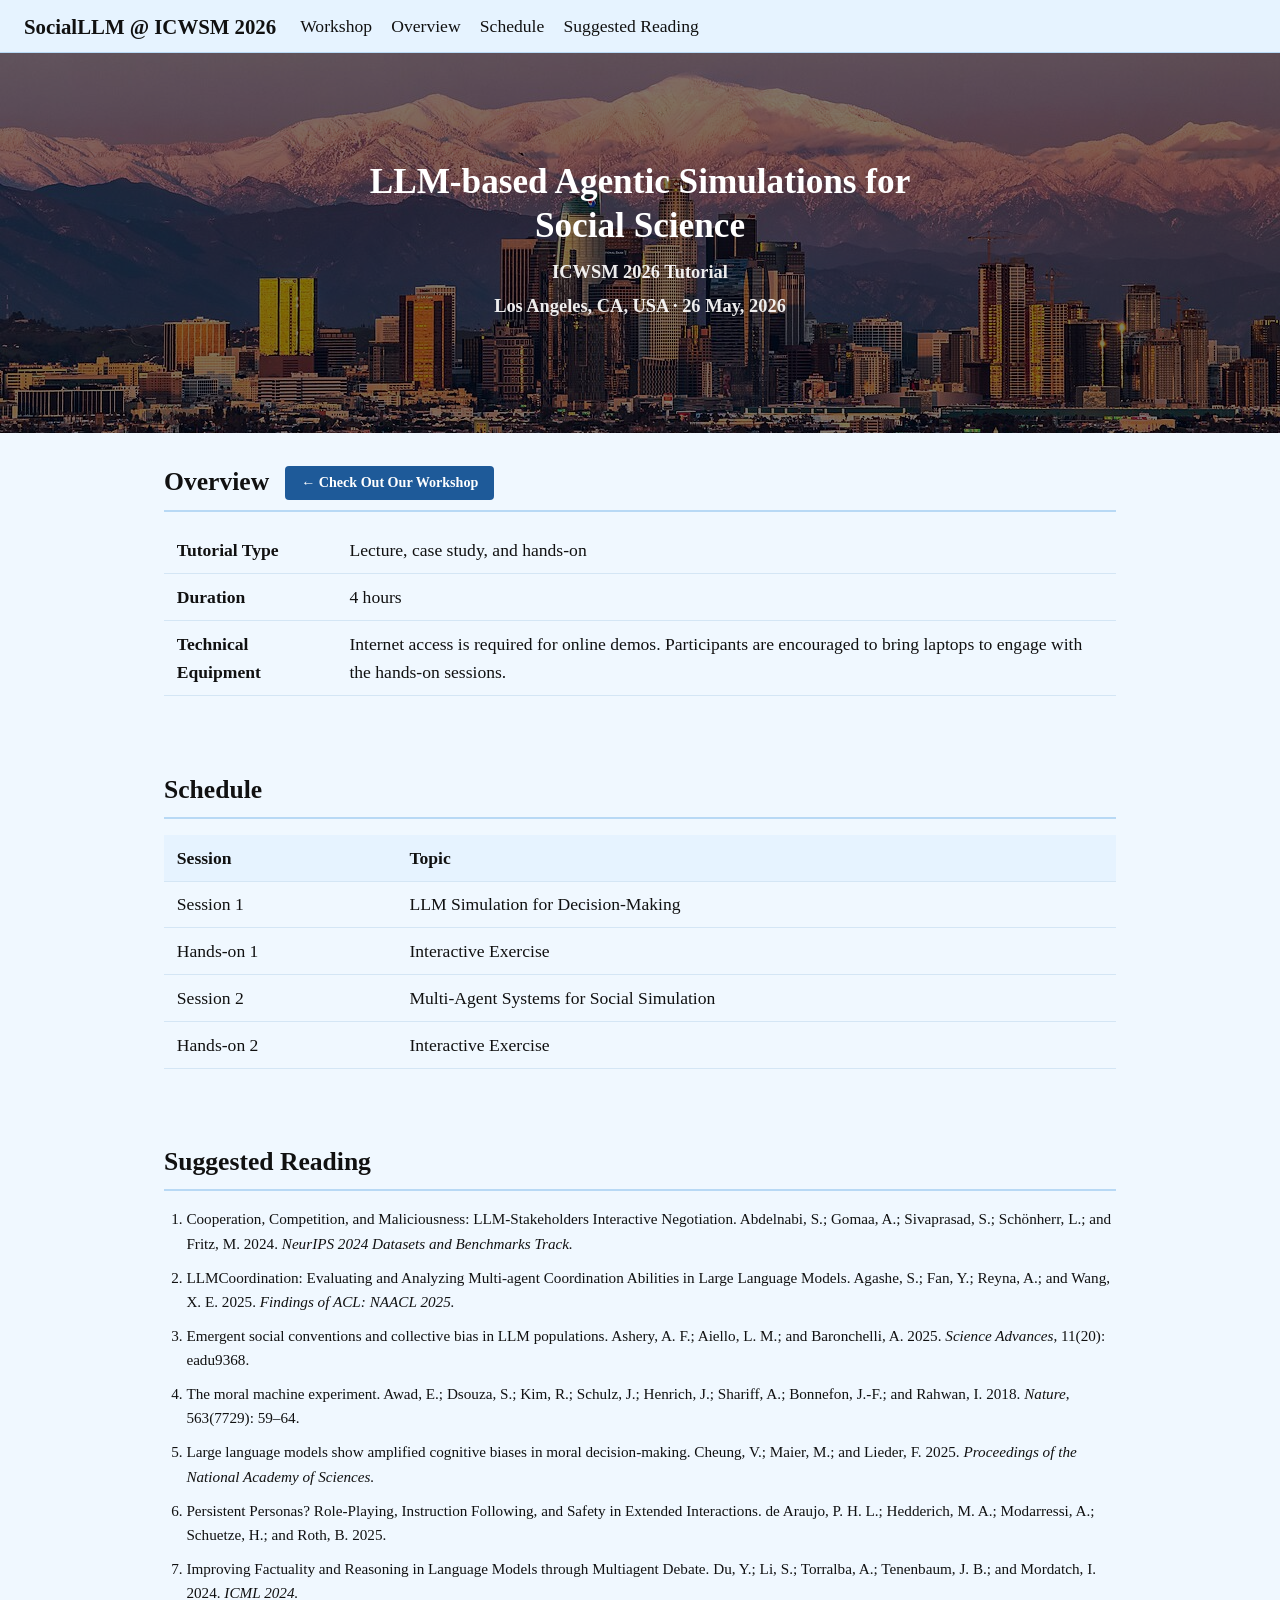
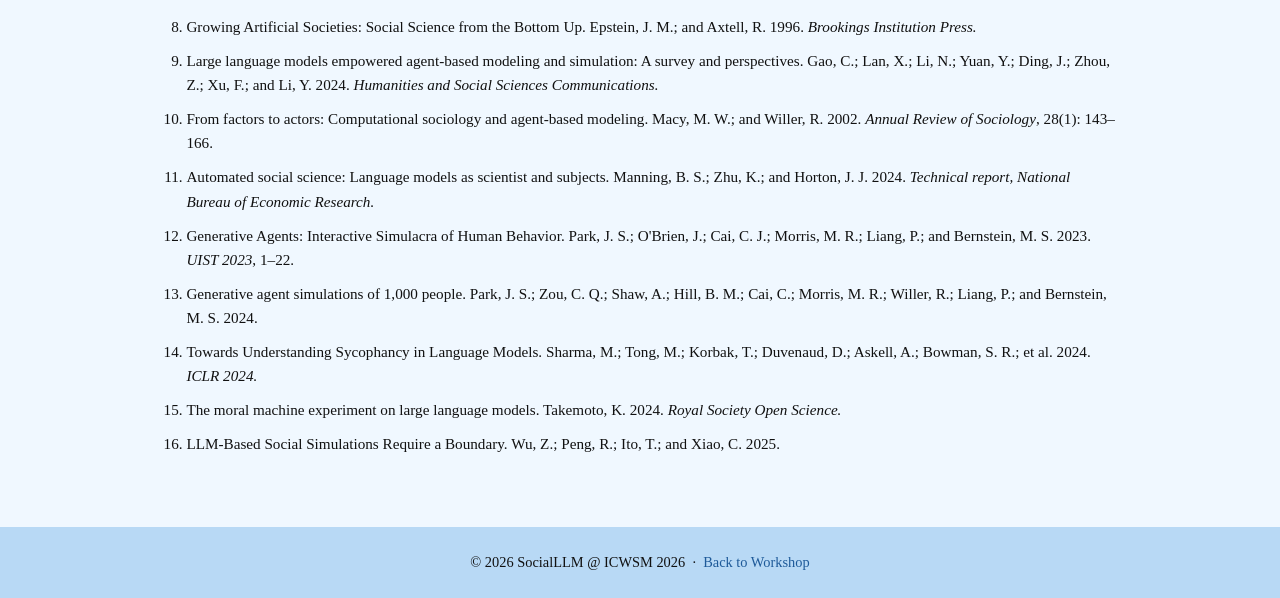
==== tutorial.html @ d6a22ea4 "Added tutorial page" ====
<!DOCTYPE html>
<html lang="en">
  <head>
    <meta charset="UTF-8" />
    <meta name="viewport" content="width=device-width, initial-scale=1" />
    <meta name="description" content="LLM-based Agentic Simulations for Social Science — ICWSM 2026 Tutorial" />
    <title>Tutorial: LLM-based Agentic Simulations for Social Science @ ICWSM 2026</title>
    <link rel="stylesheet" href="./style.css" />
  </head>

  <body>
    <!-- Navbar -->
    <nav class="navbar">
      <a class="navbar-brand" href="index.html">SocialLLM @ ICWSM 2026</a>
      <div class="navbar-links">
        <a href="index.html#overview">Workshop</a>
        <a href="#overview">Overview</a>
        <a href="#schedule">Schedule</a>
        <a href="#reading">Suggested Reading</a>
      </div>
    </nav>

    <!-- Hero -->
    <header class="hero">
      <div class="hero-overlay"></div>
      <div class="hero-content">
        <h1>LLM-based Agentic Simulations for<br> Social Science</h1>
        <p class="hero-sub"><strong>ICWSM 2026 Tutorial</strong></p>
        <p class="hero-sub"><strong>Los Angeles, CA, USA &middot; 26 May, 2026</strong></p>
      </div>
    </header>

    <div class="container">

      <!-- Overview -->
      <section id="overview">
        <div class="section-title-row">
          <h2>Overview</h2>
          <a href="index.html" class="btn-tutorial">&larr; Check Out Our Workshop</a>
        </div>
        <table>
          <tbody>
            <tr>
              <td><strong>Tutorial Type</strong></td>
              <td>Lecture, case study, and hands-on</td>
            </tr>
            <tr>
              <td><strong>Duration</strong></td>
              <td>4 hours</td>
            </tr>
            <tr>
              <td><strong>Technical Equipment</strong></td>
              <td>Internet access is required for online demos. Participants are encouraged to bring laptops to engage with the hands-on sessions.</td>
            </tr>
          </tbody>
        </table>
      </section>

      <!-- Schedule -->
      <section id="schedule">
        <h2>Schedule</h2>
        <table>
          <thead>
            <tr>
              <th>Session</th>
              <th>Topic</th>
            </tr>
          </thead>
          <tbody>
            <tr>
              <td>Session 1</td>
              <td>LLM Simulation for Decision-Making</td>
            </tr>
            <tr>
              <td>Hands-on 1</td>
              <td>Interactive Exercise</td>
            </tr>
            <tr>
              <td>Session 2</td>
              <td>Multi-Agent Systems for Social Simulation</td>
            </tr>
            <tr>
              <td>Hands-on 2</td>
              <td>Interactive Exercise</td>
            </tr>
          </tbody>
        </table>
      </section>

      <!-- Suggested Reading -->
      <section id="reading">
        <h2>Suggested Reading</h2>
        <ol class="reading-refs">
          <li>
            Cooperation, Competition, and Maliciousness: LLM-Stakeholders Interactive Negotiation.
            Abdelnabi, S.; Gomaa, A.; Sivaprasad, S.; Schönherr, L.; and Fritz, M. 2024.
            <em>NeurIPS 2024 Datasets and Benchmarks Track.</em>
          </li>
          <li>
            LLMCoordination: Evaluating and Analyzing Multi-agent Coordination Abilities in Large Language Models.
            Agashe, S.; Fan, Y.; Reyna, A.; and Wang, X. E. 2025.
            <em>Findings of ACL: NAACL 2025.</em>
          </li>
          <li>
            Emergent social conventions and collective bias in LLM populations.
            Ashery, A. F.; Aiello, L. M.; and Baronchelli, A. 2025.
            <em>Science Advances</em>, 11(20): eadu9368.
          </li>
          <li>
            The moral machine experiment.
            Awad, E.; Dsouza, S.; Kim, R.; Schulz, J.; Henrich, J.; Shariff, A.; Bonnefon, J.-F.; and Rahwan, I. 2018.
            <em>Nature</em>, 563(7729): 59–64.
          </li>
          <li>
            Large language models show amplified cognitive biases in moral decision-making.
            Cheung, V.; Maier, M.; and Lieder, F. 2025.
            <em>Proceedings of the National Academy of Sciences.</em>
          </li>
          <li>
            Persistent Personas? Role-Playing, Instruction Following, and Safety in Extended Interactions.
            de Araujo, P. H. L.; Hedderich, M. A.; Modarressi, A.; Schuetze, H.; and Roth, B. 2025.
          </li>
          <li>
            Improving Factuality and Reasoning in Language Models through Multiagent Debate.
            Du, Y.; Li, S.; Torralba, A.; Tenenbaum, J. B.; and Mordatch, I. 2024.
            <em>ICML 2024.</em>
          </li>
          <li>
            Growing Artificial Societies: Social Science from the Bottom Up.
            Epstein, J. M.; and Axtell, R. 1996.
            <em>Brookings Institution Press.</em>
          </li>
          <li>
            Large language models empowered agent-based modeling and simulation: A survey and perspectives.
            Gao, C.; Lan, X.; Li, N.; Yuan, Y.; Ding, J.; Zhou, Z.; Xu, F.; and Li, Y. 2024.
            <em>Humanities and Social Sciences Communications.</em>
          </li>
          <li>
            From factors to actors: Computational sociology and agent-based modeling.
            Macy, M. W.; and Willer, R. 2002.
            <em>Annual Review of Sociology</em>, 28(1): 143–166.
          </li>
          <li>
            Automated social science: Language models as scientist and subjects.
            Manning, B. S.; Zhu, K.; and Horton, J. J. 2024.
            <em>Technical report, National Bureau of Economic Research.</em>
          </li>
          <li>
            Generative Agents: Interactive Simulacra of Human Behavior.
            Park, J. S.; O'Brien, J.; Cai, C. J.; Morris, M. R.; Liang, P.; and Bernstein, M. S. 2023.
            <em>UIST 2023</em>, 1–22.
          </li>
          <li>
            Generative agent simulations of 1,000 people.
            Park, J. S.; Zou, C. Q.; Shaw, A.; Hill, B. M.; Cai, C.; Morris, M. R.; Willer, R.; Liang, P.; and Bernstein, M. S. 2024.
          </li>
          <li>
            Towards Understanding Sycophancy in Language Models.
            Sharma, M.; Tong, M.; Korbak, T.; Duvenaud, D.; Askell, A.; Bowman, S. R.; et al. 2024.
            <em>ICLR 2024.</em>
          </li>
          <li>
            The moral machine experiment on large language models.
            Takemoto, K. 2024.
            <em>Royal Society Open Science.</em>
          </li>
          <li>
            LLM-Based Social Simulations Require a Boundary.
            Wu, Z.; Peng, R.; Ito, T.; and Xiao, C. 2025.
          </li>
        </ol>
      </section>

    </div>

    <!-- Footer -->
    <footer class="footer">
      <p>&copy; 2026 SocialLLM @ ICWSM 2026 &nbsp;&middot;&nbsp; <a href="index.html" style="color:#1e5a99;">Back to Workshop</a></p>
    </footer>
  </body>
</html>
---- style.css ----
/* === SocialLLM Workshop — PersonaLLM-inspired style === */

* { margin: 0; padding: 0; box-sizing: border-box; }

html { scroll-behavior: smooth; }

body {
  font-family: "Palatino Linotype", "Book Antiqua", Palatino, serif;
  font-size: 1.1rem;
  color: #111;
  background: #F0F8FF;
  line-height: 1.6;
}

a { color: #1e5a99; text-decoration: none; transition: color 0.2s; }
a:hover { color: #0d3d6b; }

strong { font-weight: 600; }

/* ---- Navbar ---- */
.navbar {
  background: #E6F3FF;
  border-bottom: 1px solid #B8D9F5;
  padding: 0.6rem 1.5rem;
  position: sticky;
  top: 0;
  z-index: 100;
  display: flex;
  align-items: center;
  gap: 1.5rem;
  flex-wrap: wrap;
}

.navbar-brand {
  font-weight: 700;
  font-size: 1.3rem;
  color: #111;
  text-decoration: none;
  white-space: nowrap;
}
.navbar-brand:hover { color: #1e5a99; }

.navbar-links {
  display: flex;
  gap: 1.2rem;
  flex-wrap: wrap;
}

.navbar-links a {
  color: #111;
  font-size: 1.1rem;
  text-decoration: none;
}
.navbar-links a:hover { color: #444; }

/* ---- Hero ---- */
.hero {
  position: relative;
  overflow: hidden;
  background: #1a2a3a url('./data/images/Los_Angeles_with_Mount_Baldy.jpg') center 50% / cover no-repeat;
  min-height: 380px;
  display: flex;
  align-items: center;
  justify-content: center;
}

.hero-overlay {
  position: absolute;
  top: 0; left: 0;
  width: 100%; height: 100%;
  background: rgba(0, 0, 0, 0.50);
  z-index: 0;
}

.hero-content {
  position: relative;
  z-index: 1;
  text-align: center;
  color: #fff;
  padding: 3rem 1.5rem;
  max-width: 850px;
}

.hero-content h1 {
  font-size: 2.2rem;
  font-weight: 700;
  line-height: 1.25;
  margin-bottom: 0.6rem;
}

.hero-content .hero-sub {
  font-size: 1.15rem;
  opacity: 0.92;
  margin-bottom: 0.3rem;
}

/* ---- Main container ---- */
.container {
  max-width: 1000px;
  margin: 0 auto;
  padding: 0 1.5rem;
}

/* ---- Sections ---- */
section {
  padding: 1.8rem 0;
}

section h2 {
  font-size: 1.6rem;
  font-weight: 700;
  margin-bottom: 1rem;
  border-bottom: 2px solid #B8D9F5;
  padding-bottom: 0.4rem;
}

section h4 {
  font-size: 1.1rem;
  font-weight: 600;
  margin-top: 1.2rem;
  margin-bottom: 0.4rem;
}

section p {
  margin-bottom: 0.8rem;
}

section ul {
  margin: 0.4rem 0 0.8rem 1.4rem;
}

section li {
  margin-bottom: 0.3rem;
}

/* ---- Table ---- */
table {
  width: 100%;
  border-collapse: collapse;
  margin: 1rem 0;
}

th, td {
  text-align: left;
  padding: 0.55rem 0.8rem;
  border-bottom: 1px solid #d4e6f5;
}

th {
  background: #E6F3FF;
  font-weight: 600;
}

tr:hover { background: #f5faff; }

/* ---- People cards (flex row) ---- */
.people-row {
  display: flex;
  flex-wrap: wrap;
  gap: 1.5rem;
  margin-top: 0.8rem;
}

.person-card {
  width: 200px;
  text-align: center;
}

.person-card img {
  width: 140px;
  height: 140px;
  border-radius: 50%;
  object-fit: cover;
  transition: filter 0.25s;
}

.person-card img:hover {
  filter: brightness(1.15);
}

.person-card .name {
  font-weight: 600;
  margin-top: 0.5rem;
  font-size: 0.98rem;
  white-space: nowrap;
}

.person-card .affil {
  font-size: 0.85rem;
  color: #555;
}

/* ---- Tutorial reference list ---- */
.reading-refs {
  margin: 0.4rem 0 0 1.4rem;
}

.reading-refs li {
  margin-bottom: 0.6rem;
  font-size: 0.95rem;
}

/* ---- Section title row (title + button inline) ---- */
.section-title-row {
  display: flex;
  align-items: center;
  gap: 1rem;
  border-bottom: 2px solid #B8D9F5;
  padding-bottom: 0.4rem;
  margin-bottom: 1rem;
  flex-wrap: wrap;
}

.section-title-row h2 {
  border-bottom: none;
  padding-bottom: 0;
  margin-bottom: 0;
}

.btn-tutorial {
  display: inline-block;
  background: #1e5a99;
  color: #fff;
  padding: 0.35rem 1rem;
  border-radius: 4px;
  font-size: 0.88rem;
  font-weight: 600;
  text-decoration: none;
  transition: background 0.2s;
  white-space: nowrap;
}

.btn-tutorial:hover {
  background: #0d3d6b;
  color: #fff;
}

/* ---- Keynote speaker entries ---- */
.speaker-entry {
  display: flex;
  gap: 2rem;
  margin-bottom: 2.5rem;
  padding-bottom: 2rem;
  border-bottom: 1px solid #d4e6f5;
}

.speaker-entry:last-child {
  border-bottom: none;
  margin-bottom: 0;
}

.speaker-left {
  flex: 0 0 270px;
  text-align: left;
}

.speaker-left img {
  width: 160px;
  height: 160px;
  border-radius: 50%;
  object-fit: cover;
  display: block;
  transition: filter 0.25s;
}

.speaker-left img:hover { filter: brightness(1.15); }

.speaker-left .name {
  font-weight: 600;
  margin-top: 0.5rem;
  font-size: 1rem;
}

.speaker-left .affil {
  font-size: 0.9rem;
  color: #555;
  margin-bottom: 0.7rem;
}

.speaker-left .bio {
  font-size: 0.9rem;
  color: #333;
  line-height: 1.5;
}

.speaker-right {
  flex: 1;
}

.speaker-right .talk-title {
  font-size: 1.1rem;
  font-weight: 700;
  margin-bottom: 0.6rem;
  color: #1e5a99;
}

.speaker-right .talk-abstract {
  font-size: 1rem;
  margin-bottom: 1rem;
}

.speaker-right .reading-header {
  font-size: 1rem;
  font-weight: 600;
  margin-bottom: 0.3rem;
}

.speaker-right .reading-list {
  font-size: 0.9rem;
  margin: 0 0 0 1.2rem;
}

.speaker-right .reading-list li {
  margin-bottom: 0.25rem;
}

.talk-stay-tuned {
  color: #555;
  font-size: 1rem;
}

@media screen and (max-width: 700px) {
  .speaker-entry { flex-direction: column; }
  .speaker-left { flex: none; }
}

/* ---- Footer ---- */
.footer {
  background: #B8D9F5;
  color: #111;
  text-align: center;
  padding: 1.5rem;
  margin-top: 2rem;
  font-size: 0.9rem;
}

/* ---- Mobile ---- */
@media screen and (max-width: 700px) {
  .navbar { justify-content: center; text-align: center; }
  .hero-content h1 { font-size: 1.6rem; }
  .hero { min-height: 280px; }
  .people-row { justify-content: center; }
  .person-card { width: 160px; }
  .person-card img { width: 110px; height: 110px; }
}
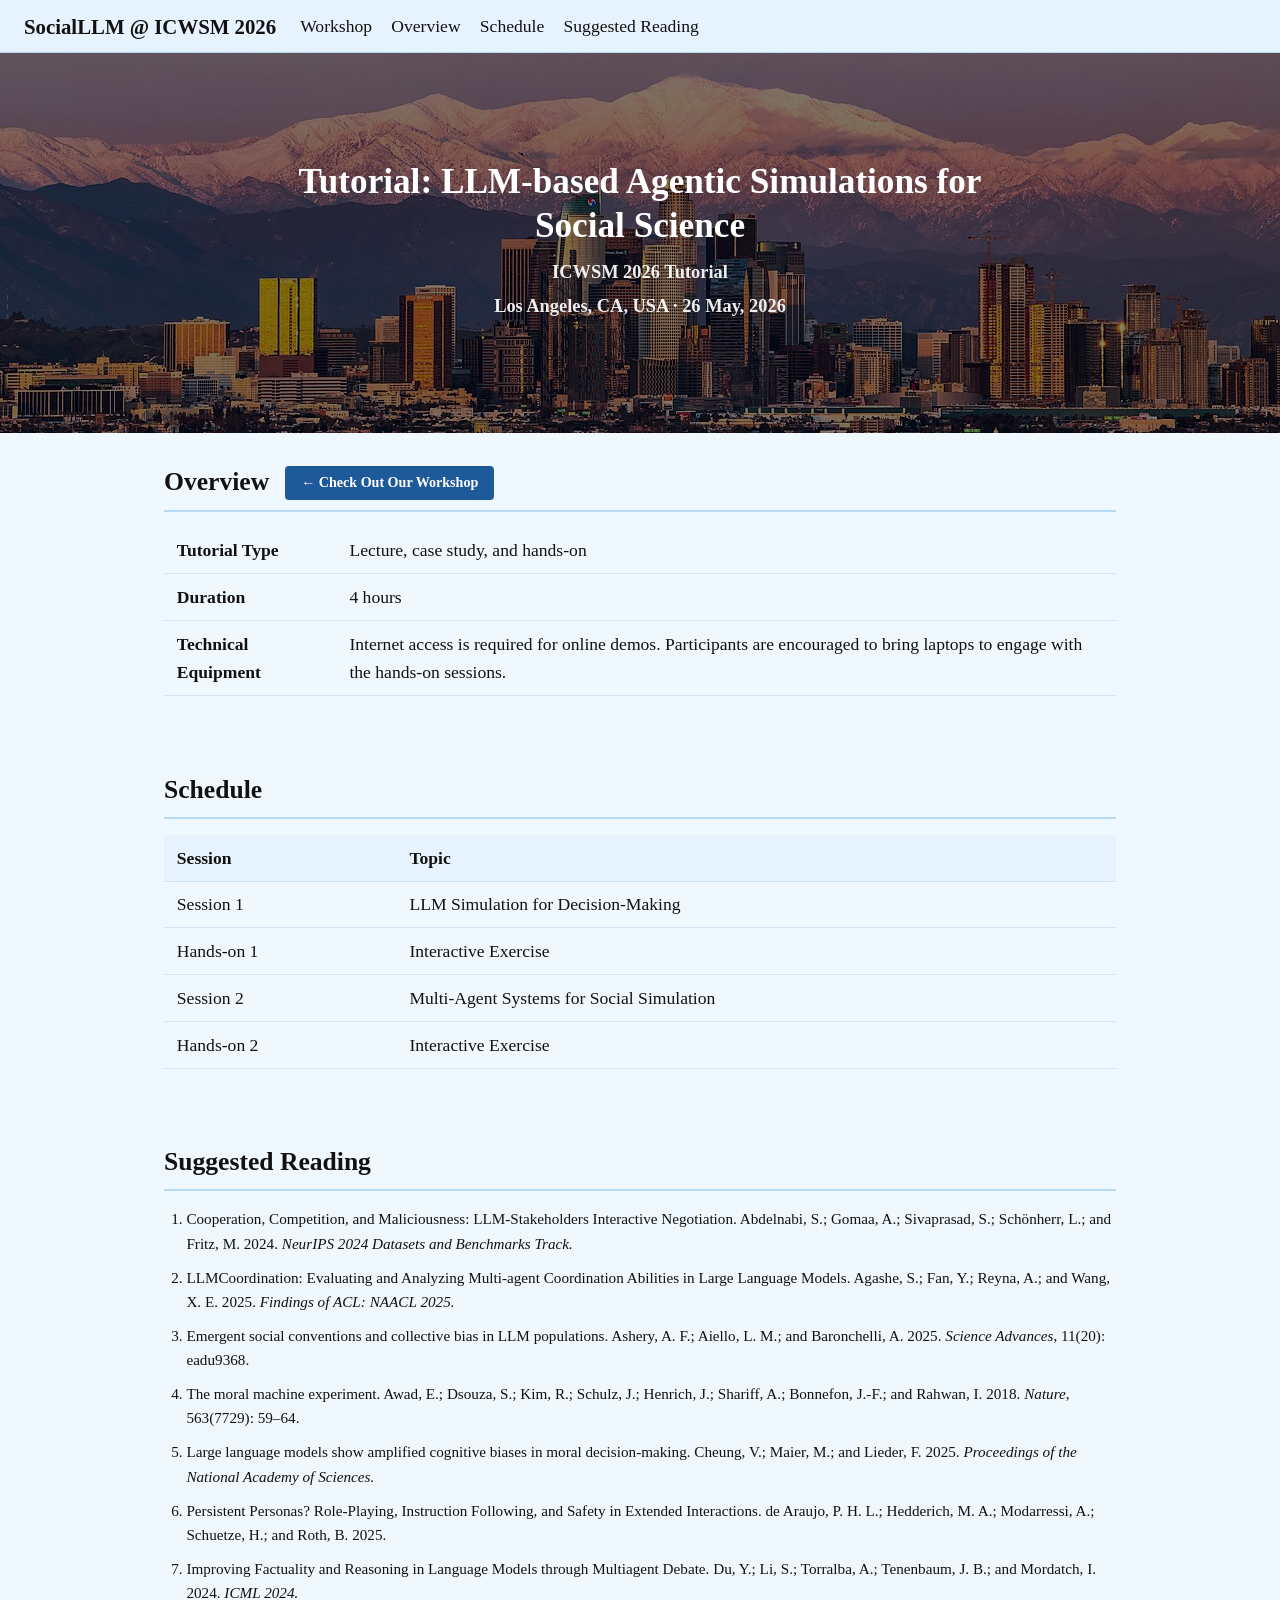
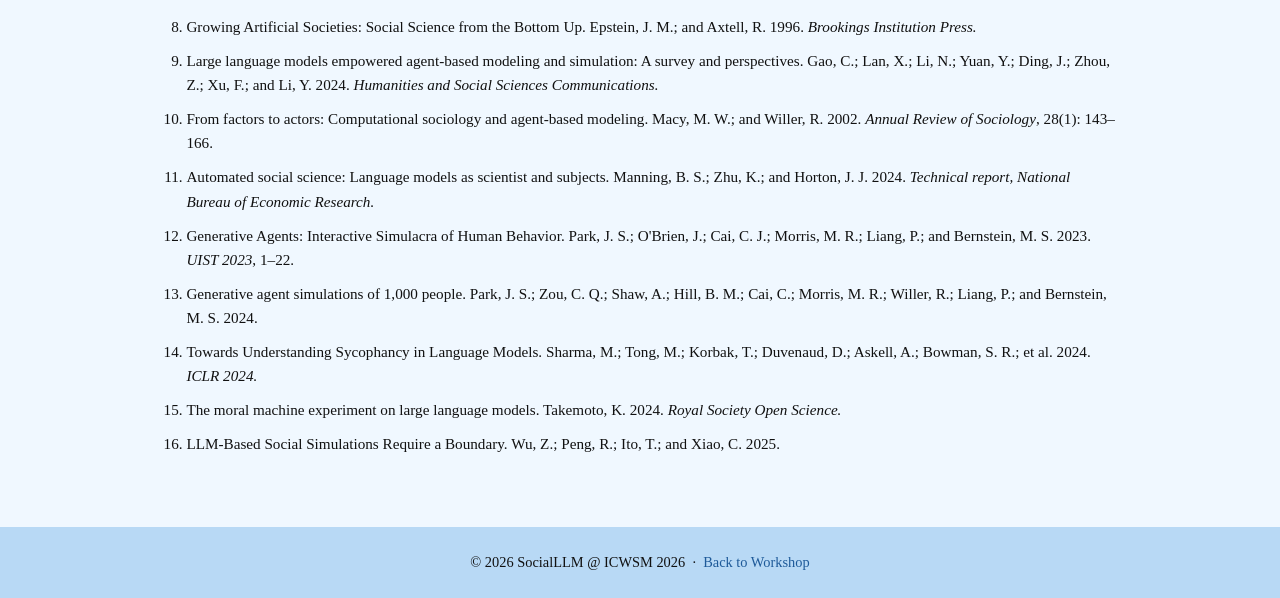
==== commit 52ec4092: "Updated title" ====
--- a/tutorial.html
+++ b/tutorial.html
@@ -24,7 +24,7 @@
     <header class="hero">
       <div class="hero-overlay"></div>
       <div class="hero-content">
-        <h1>LLM-based Agentic Simulations for<br> Social Science</h1>
+        <h1>Tutorial: LLM-based Agentic Simulations for<br> Social Science</h1>
         <p class="hero-sub"><strong>ICWSM 2026 Tutorial</strong></p>
         <p class="hero-sub"><strong>Los Angeles, CA, USA &middot; 26 May, 2026</strong></p>
       </div>
